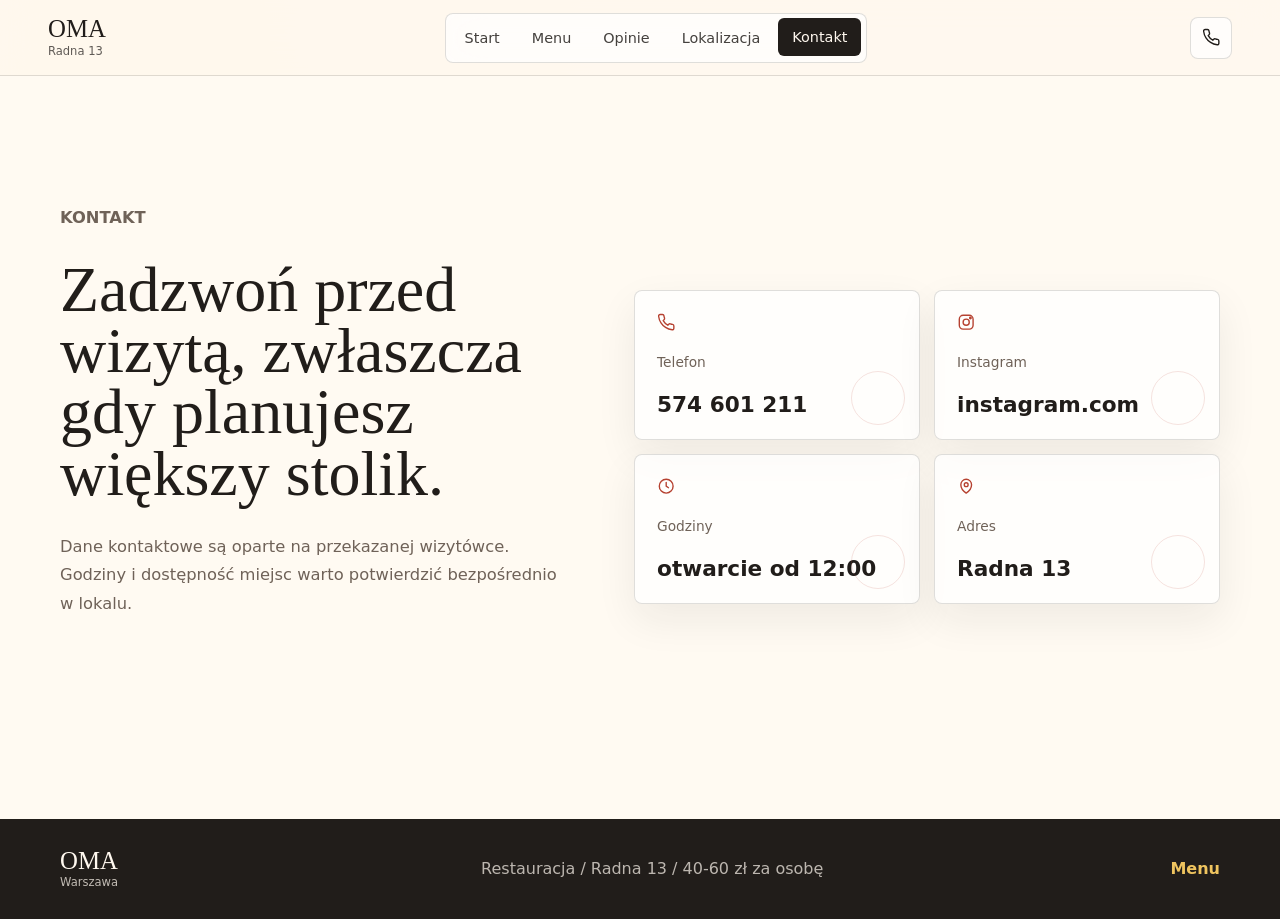
==== kontakt.html @ 9b855a95 "Add files via upload" ====
<!doctype html>
<html lang="pl">
  <head>
    <meta charset="utf-8" />
    <meta name="viewport" content="width=device-width, initial-scale=1" />
    <title>Kontakt | OMA Warszawa</title>
    <meta name="description" content="Kontakt do restauracji OMA: telefon, adres, Instagram i godziny." />
    <link rel="preload" href="./assets/interior-3.png" as="image" />
    <link rel="stylesheet" href="./styles.css?v=20260710-home-tiles2" />
  </head>
  <body class="subpage contact-page">
<svg class="icon-sprite" aria-hidden="true" focusable="false">
      <symbol id="icon-utensils" viewBox="0 0 24 24">
        <path d="M4 3v7a4 4 0 0 0 4 4v7" />
        <path d="M8 3v18" />
        <path d="M12 3v7a4 4 0 0 1-4 4" />
        <path d="M18 3v18" />
        <path d="M16 3h4" />
      </symbol>
      <symbol id="icon-star" viewBox="0 0 24 24">
        <path d="m12 3 2.8 5.7 6.2.9-4.5 4.4 1.1 6.2-5.6-3-5.6 3 1.1-6.2L3 9.6l6.2-.9L12 3Z" />
      </symbol>
      <symbol id="icon-map" viewBox="0 0 24 24">
        <path d="M12 21s7-4.8 7-11a7 7 0 1 0-14 0c0 6.2 7 11 7 11Z" />
        <circle cx="12" cy="10" r="2.5" />
      </symbol>
      <symbol id="icon-phone" viewBox="0 0 24 24">
        <path d="M22 16.9v3a2 2 0 0 1-2.2 2 19.8 19.8 0 0 1-8.6-3.1 19.5 19.5 0 0 1-6-6A19.8 19.8 0 0 1 2.1 4.2 2 2 0 0 1 4.1 2h3a2 2 0 0 1 2 1.7c.1 1 .4 2 .7 2.9a2 2 0 0 1-.5 2.1L8.1 9.9a16 16 0 0 0 6 6l1.2-1.2a2 2 0 0 1 2.1-.5c.9.3 1.9.6 2.9.7A2 2 0 0 1 22 16.9Z" />
      </symbol>
      <symbol id="icon-clock" viewBox="0 0 24 24">
        <circle cx="12" cy="12" r="9" />
        <path d="M12 7v5l3 2" />
      </symbol>
      <symbol id="icon-arrow" viewBox="0 0 24 24">
        <path d="M7 17 17 7" />
        <path d="M8 7h9v9" />
      </symbol>
      <symbol id="icon-menu" viewBox="0 0 24 24">
        <path d="M4 7h16" />
        <path d="M4 12h16" />
        <path d="M4 17h16" />
      </symbol>
      <symbol id="icon-x" viewBox="0 0 24 24">
        <path d="M18 6 6 18" />
        <path d="m6 6 12 12" />
      </symbol>
      <symbol id="icon-soup" viewBox="0 0 24 24">
        <path d="M5 11h14v1a7 7 0 0 1-14 0v-1Z" />
        <path d="M7 19h10" />
        <path d="M9 3c-1 1-1 2 0 3s1 2 0 3" />
        <path d="M13 3c-1 1-1 2 0 3s1 2 0 3" />
      </symbol>
      <symbol id="icon-cake" viewBox="0 0 24 24">
        <path d="M4 11h16v8H4z" />
        <path d="M4 15c2 1.5 4 1.5 6 0s4-1.5 6 0 3 1.5 4 .7" />
        <path d="M8 11V8" />
        <path d="M12 11V8" />
        <path d="M16 11V8" />
        <path d="M8 5v1" />
        <path d="M12 5v1" />
        <path d="M16 5v1" />
      </symbol>
      <symbol id="icon-share" viewBox="0 0 24 24">
        <circle cx="18" cy="5" r="3" />
        <circle cx="6" cy="12" r="3" />
        <circle cx="18" cy="19" r="3" />
        <path d="m8.6 10.6 6.8-4.2" />
        <path d="m8.6 13.4 6.8 4.2" />
      </symbol>
      <symbol id="icon-instagram" viewBox="0 0 24 24">
        <rect x="3" y="3" width="18" height="18" rx="5" />
        <circle cx="12" cy="12" r="4" />
        <circle cx="17.5" cy="6.5" r="1" />
      </symbol>
      <symbol id="icon-check" viewBox="0 0 24 24">
        <path d="m5 13 4 4L19 7" />
      </symbol>
      <symbol id="icon-quote" viewBox="0 0 24 24">
        <path d="M8 11H5a4 4 0 0 1 4-4v9H5v-1a4 4 0 0 1 3-4Z" />
        <path d="M18 11h-3a4 4 0 0 1 4-4v9h-4v-1a4 4 0 0 1 3-4Z" />
      </symbol>
    </svg>

    <div class="preloader" aria-hidden="true">
      <span>O</span>
      <span>M</span>
      <span>A</span>
    </div>

    <header class="site-header" data-header>
      <a class="brand" href="./index.html" aria-label="OMA - strona startowa">
        <span class="brand-mark">OMA</span>
        <span class="brand-line">Radna 13</span>
      </a>
      <nav class="main-nav" aria-label="Główna nawigacja" data-nav>
        <a href="./index.html">Start</a>
        <a href="./menu.html">Menu</a>
        <a href="./opinie.html">Opinie</a>
        <a href="./lokalizacja.html">Lokalizacja</a>
        <a href="./kontakt.html">Kontakt</a>
      </nav>
      <div class="header-actions">
        <a class="icon-button" href="tel:+48574601211" aria-label="Zadzwoń do OMA">
          <svg><use href="#icon-phone"></use></svg>
        </a>
        <button class="icon-button mobile-toggle" type="button" aria-label="Otwórz menu" data-menu-toggle>
          <svg class="open-icon"><use href="#icon-menu"></use></svg>
          <svg class="close-icon"><use href="#icon-x"></use></svg>
        </button>
      </div>
    </header>

    <main class="page-main">
<section class="contact section-pad section-anchor" id="kontakt">
        <div class="section-shell contact-grid">
          <div class="section-heading reveal">
            <p class="eyebrow">Kontakt</p>
            <h2>Zadzwoń przed wizytą, zwłaszcza gdy planujesz większy stolik.</h2>
            <p>
              Dane kontaktowe są oparte na przekazanej wizytówce. Godziny i dostępność miejsc
              warto potwierdzić bezpośrednio w lokalu.
            </p>
          </div>

          <div class="contact-cards reveal">
            <a class="contact-card" href="tel:+48574601211">
              <svg><use href="#icon-phone"></use></svg>
              <span>Telefon</span>
              <strong>574 601 211</strong>
            </a>
            <a class="contact-card" href="https://www.instagram.com/" target="_blank" rel="noreferrer">
              <svg><use href="#icon-instagram"></use></svg>
              <span>Instagram</span>
              <strong>instagram.com</strong>
            </a>
            <div class="contact-card">
              <svg><use href="#icon-clock"></use></svg>
              <span>Godziny</span>
              <strong>otwarcie od 12:00</strong>
            </div>
            <div class="contact-card">
              <svg><use href="#icon-map"></use></svg>
              <span>Adres</span>
              <strong>Radna 13</strong>
            </div>
          </div>
        </div>
      </section>
    </main>

    <footer class="site-footer">
      <div class="section-shell footer-inner">
        <a class="brand" href="./index.html" aria-label="OMA - strona startowa">
          <span class="brand-mark">OMA</span>
          <span class="brand-line">Warszawa</span>
        </a>
        <p>Restauracja / Radna 13 / 40-60 zł za osobę</p>
        <a href="./menu.html">Menu</a>
      </div>
    </footer>

    <script src="./script.js?v=20260710-navfix2"></script>
  </body>
</html>
---- styles.css ----
:root {
  --paper: #fff8ef;
  --paper-2: #f3eadf;
  --ink: #211d1a;
  --muted: #6f6258;
  --line: rgba(33, 29, 26, 0.14);
  --tomato: #b64231;
  --tomato-dark: #812c24;
  --herb: #2f6b4f;
  --blue: #245c78;
  --butter: #efc45f;
  --gold: #c99b44;
  --oma-green: #42a982;
  --oma-pink: #c46a9a;
  --white: #ffffff;
  --shadow: 0 24px 70px rgba(33, 29, 26, 0.18);
  --header-h: 76px;
  --radius: 8px;
}

* {
  box-sizing: border-box;
}

html {
  scroll-behavior: smooth;
}

body {
  margin: 0;
  font-family:
    Inter, ui-sans-serif, system-ui, -apple-system, BlinkMacSystemFont, "Segoe UI", sans-serif;
  color: var(--ink);
  background:
    radial-gradient(circle at 12% 14%, rgba(239, 196, 95, 0.18), transparent 28rem),
    linear-gradient(180deg, var(--paper), #fffdf8 38%, #f7efe4 100%);
  overflow-x: hidden;
}

body.nav-open {
  overflow: hidden;
}

img {
  display: block;
  max-width: 100%;
}

a {
  color: inherit;
  text-decoration: none;
}

button,
input,
textarea {
  font: inherit;
}

button {
  cursor: pointer;
}

.icon-sprite {
  position: absolute;
  width: 0;
  height: 0;
  overflow: hidden;
}

svg {
  width: 1.15em;
  height: 1.15em;
  fill: none;
  stroke: currentColor;
  stroke-width: 1.8;
  stroke-linecap: round;
  stroke-linejoin: round;
}

.preloader {
  position: fixed;
  inset: 0;
  z-index: 30;
  display: grid;
  grid-template-columns: repeat(3, auto);
  place-content: center;
  gap: 0.18em;
  color: var(--paper);
  background: var(--ink);
  font-family: Georgia, "Times New Roman", serif;
  font-size: clamp(3rem, 10vw, 8rem);
  transition:
    opacity 0.7s ease,
    visibility 0.7s ease;
}

.preloader span {
  animation: letterRise 0.9s both cubic-bezier(0.2, 0.9, 0.2, 1);
}

.preloader span:nth-child(2) {
  animation-delay: 0.12s;
}

.preloader span:nth-child(3) {
  animation-delay: 0.24s;
}

body.is-loaded .preloader {
  opacity: 0;
  visibility: hidden;
  pointer-events: none;
}

.section-shell {
  width: min(1160px, calc(100% - 40px));
  margin-inline: auto;
}

.section-pad {
  padding: clamp(76px, 11vw, 128px) 0;
}

.section-anchor {
  scroll-margin-top: var(--header-h);
}

.site-header {
  position: fixed;
  top: 0;
  left: 0;
  right: 0;
  z-index: 20;
  height: var(--header-h);
  display: grid;
  grid-template-columns: auto 1fr auto;
  align-items: center;
  gap: 24px;
  padding: 0 clamp(18px, 4vw, 48px);
  color: var(--paper);
  transition:
    color 0.35s ease,
    background 0.35s ease,
    border-color 0.35s ease,
    transform 0.35s ease;
}

.site-header.is-scrolled,
.site-header.nav-active {
  color: var(--ink);
  background: rgba(255, 248, 239, 0.92);
  border-bottom: 1px solid var(--line);
  backdrop-filter: blur(18px);
}

.brand {
  display: inline-grid;
  gap: 2px;
  min-width: 74px;
}

.brand-mark {
  font-family: Georgia, "Times New Roman", serif;
  font-size: 1.55rem;
  line-height: 1;
}

.brand-line {
  font-size: 0.72rem;
  color: currentColor;
  opacity: 0.72;
}

.main-nav {
  justify-self: center;
  display: flex;
  align-items: center;
  gap: 4px;
  padding: 5px;
  border: 1px solid rgba(255, 255, 255, 0.22);
  background: rgba(20, 17, 15, 0.18);
  border-radius: var(--radius);
  backdrop-filter: blur(18px);
}

.site-header.is-scrolled .main-nav,
.site-header.nav-active .main-nav {
  background: rgba(255, 255, 255, 0.62);
  border-color: var(--line);
}

.main-nav a {
  position: relative;
  display: inline-flex;
  min-height: 38px;
  align-items: center;
  padding: 0 14px;
  border-radius: 6px;
  font-size: 0.9rem;
  color: currentColor;
  opacity: 0.84;
  transition:
    opacity 0.25s ease,
    background 0.25s ease,
    transform 0.25s ease;
}

.main-nav a:hover,
.main-nav a.is-active {
  opacity: 1;
  background: rgba(255, 255, 255, 0.18);
  transform: translateY(-1px);
}

.site-header.is-scrolled .main-nav a:hover,
.site-header.is-scrolled .main-nav a.is-active,
.site-header.nav-active .main-nav a:hover,
.site-header.nav-active .main-nav a.is-active {
  background: var(--ink);
  color: var(--paper);
}

.header-actions {
  display: flex;
  align-items: center;
  gap: 10px;
}

.icon-button {
  display: inline-grid;
  width: 42px;
  height: 42px;
  place-items: center;
  color: currentColor;
  border: 1px solid rgba(255, 255, 255, 0.28);
  background: rgba(20, 17, 15, 0.2);
  border-radius: var(--radius);
  transition:
    background 0.25s ease,
    transform 0.25s ease,
    border-color 0.25s ease;
}

.site-header.is-scrolled .icon-button,
.site-header.nav-active .icon-button {
  border-color: var(--line);
  background: rgba(255, 255, 255, 0.7);
}

.icon-button:hover {
  transform: translateY(-2px);
  background: var(--tomato);
  border-color: var(--tomato);
  color: var(--paper);
}

.mobile-toggle {
  display: none;
}

.mobile-toggle .close-icon {
  display: none;
}

.hero {
  position: relative;
  min-height: min(760px, 84svh);
  display: grid;
  align-items: end;
  padding: calc(var(--header-h) + 44px) 0 36px;
  color: var(--paper);
  isolation: isolate;
  overflow: hidden;
}

.hero-media,
.hero-tint {
  position: absolute;
  inset: 0;
  z-index: -2;
}

.hero-media img {
  width: 100%;
  height: 100%;
  object-fit: cover;
  transform: scale(1.06);
  animation: heroDrift 18s ease-in-out infinite alternate;
}

.hero-tint {
  z-index: -1;
  background:
    linear-gradient(90deg, rgba(20, 15, 12, 0.86) 0%, rgba(20, 15, 12, 0.58) 42%, rgba(20, 15, 12, 0.26) 100%),
    linear-gradient(180deg, rgba(20, 15, 12, 0.5), rgba(20, 15, 12, 0.08) 42%, rgba(20, 15, 12, 0.72) 100%);
}

.hero-content {
  width: min(760px, calc(100% - 40px));
  margin-left: max(20px, calc((100vw - 1160px) / 2));
  padding-bottom: clamp(18px, 5vw, 64px);
}

.eyebrow {
  margin: 0 0 14px;
  color: var(--tomato);
  font-size: 0.77rem;
  font-weight: 800;
  letter-spacing: 0;
  text-transform: uppercase;
}

.hero .eyebrow {
  color: var(--butter);
}

h1,
h2,
h3,
p {
  overflow-wrap: anywhere;
}

h1,
h2 {
  margin: 0;
  font-family: Georgia, "Times New Roman", serif;
  font-weight: 500;
  line-height: 0.96;
  letter-spacing: 0;
}

h1 {
  font-size: clamp(5.6rem, 17vw, 12.5rem);
}

h2 {
  max-width: 820px;
  font-size: clamp(2.2rem, 5vw, 4.6rem);
}

h3 {
  margin: 0;
  font-size: 1rem;
  line-height: 1.25;
}

.hero-copy {
  max-width: 680px;
  margin: 18px 0 0;
  color: rgba(255, 248, 239, 0.88);
  font-size: clamp(1.02rem, 2vw, 1.28rem);
  line-height: 1.65;
}

.hero-actions,
.location-actions {
  display: flex;
  flex-wrap: wrap;
  gap: 12px;
  margin-top: 28px;
}

.button {
  position: relative;
  display: inline-flex;
  min-height: 48px;
  align-items: center;
  justify-content: center;
  gap: 10px;
  padding: 0 18px;
  border: 1px solid transparent;
  border-radius: var(--radius);
  font-weight: 800;
  isolation: isolate;
  overflow: hidden;
  transition:
    transform 0.25s ease,
    border-color 0.25s ease,
    background 0.25s ease,
    color 0.25s ease;
}

.button::after {
  content: "";
  position: absolute;
  top: 0;
  bottom: 0;
  left: -40%;
  z-index: -1;
  width: 34%;
  transform: skewX(-16deg);
  background: rgba(255, 255, 255, 0.28);
  opacity: 0;
}

.button:hover {
  transform: translateY(-2px);
}

.button:hover::after {
  opacity: 1;
  animation: shine 0.75s ease;
}

.button.primary {
  color: var(--paper);
  background: var(--tomato);
  border-color: var(--tomato);
}

.button.primary:hover {
  background: var(--tomato-dark);
  border-color: var(--tomato-dark);
}

.button.secondary {
  color: currentColor;
  background: rgba(255, 255, 255, 0.12);
  border-color: rgba(255, 255, 255, 0.35);
}

.location .button.secondary {
  color: var(--ink);
  background: rgba(255, 255, 255, 0.72);
  border-color: var(--line);
}

.hero-stats {
  position: absolute;
  right: max(20px, calc((100vw - 1160px) / 2));
  bottom: 36px;
  display: grid;
  grid-template-columns: repeat(3, minmax(112px, 1fr));
  gap: 1px;
  width: min(470px, calc(100% - 40px));
  overflow: hidden;
  border: 1px solid rgba(255, 255, 255, 0.28);
  border-radius: var(--radius);
  background: rgba(20, 17, 15, 0.36);
  backdrop-filter: blur(18px);
}

.hero-stats article {
  padding: 18px 16px;
  background: rgba(255, 255, 255, 0.08);
}

.stat-value {
  display: block;
  font-family: Georgia, "Times New Roman", serif;
  font-size: clamp(1.8rem, 4vw, 3rem);
  line-height: 1;
  white-space: nowrap;
  overflow-wrap: normal;
}

.stat-label {
  display: block;
  margin-top: 8px;
  color: rgba(255, 248, 239, 0.76);
  font-size: 0.82rem;
}

.stat-rating {
  display: inline-flex;
  align-items: center;
  gap: 9px;
}

.stat-rating svg {
  width: 0.62em;
  height: 0.62em;
  color: var(--butter);
  fill: rgba(239, 196, 95, 0.22);
  stroke-width: 2.15;
  filter: drop-shadow(0 5px 14px rgba(239, 196, 95, 0.28));
}

.overview {
  background: linear-gradient(180deg, #fffdf8 0%, #f8efe5 100%);
}

.overview-grid,
.location-grid,
.contact-grid {
  display: grid;
  grid-template-columns: minmax(0, 1fr) minmax(320px, 0.78fr);
  gap: clamp(32px, 6vw, 76px);
  align-items: center;
}

.intro-copy p:not(.eyebrow),
.section-heading p,
.location-copy p {
  max-width: 660px;
  color: var(--muted);
  font-size: 1.02rem;
  line-height: 1.75;
}

.service-strip {
  display: flex;
  flex-wrap: wrap;
  gap: 10px;
  margin-top: 30px;
}

.service-strip span {
  display: inline-flex;
  align-items: center;
  gap: 8px;
  min-height: 38px;
  padding: 0 12px;
  color: var(--herb);
  border: 1px solid rgba(47, 107, 79, 0.24);
  border-radius: var(--radius);
  background: rgba(255, 255, 255, 0.6);
  font-weight: 750;
  animation: softFloat 4s ease-in-out infinite;
}

.service-strip span:nth-child(2) {
  animation-delay: 0.35s;
}

.service-strip span:nth-child(3) {
  color: var(--blue);
  border-color: rgba(36, 92, 120, 0.24);
  animation-delay: 0.7s;
}

.image-panel {
  position: relative;
  margin: 0;
  overflow: hidden;
  border-radius: var(--radius);
  box-shadow: var(--shadow);
}

.image-panel img {
  width: 100%;
  aspect-ratio: 4 / 5;
  object-fit: cover;
  transition: transform 0.8s cubic-bezier(0.2, 0.8, 0.2, 1);
}

.image-panel:hover img {
  transform: scale(1.045);
}

.image-panel figcaption {
  position: absolute;
  left: 18px;
  right: 18px;
  bottom: 18px;
  display: grid;
  gap: 4px;
  padding: 14px;
  color: var(--paper);
  background: rgba(20, 17, 15, 0.55);
  border: 1px solid rgba(255, 255, 255, 0.2);
  border-radius: var(--radius);
  backdrop-filter: blur(14px);
}

.image-panel figcaption span {
  color: rgba(255, 248, 239, 0.74);
  font-size: 0.82rem;
}

.menu-section {
  background:
    linear-gradient(180deg, #f8efe5, #fffaf2 45%, #eef5ef 100%);
  overflow: hidden;
}

.section-heading {
  display: grid;
  gap: 12px;
  margin-bottom: clamp(34px, 6vw, 56px);
}

.menu-layout {
  display: grid;
  grid-template-columns: minmax(280px, 0.72fr) minmax(0, 1fr);
  gap: clamp(28px, 5vw, 56px);
  align-items: start;
}

.menu-visual {
  position: sticky;
  top: calc(var(--header-h) + 24px);
  min-height: 420px;
  margin: 0;
  overflow: hidden;
  border-radius: var(--radius);
  box-shadow: var(--shadow);
}

.menu-visual img {
  width: 100%;
  height: min(72vh, 620px);
  min-height: 420px;
  object-fit: cover;
  transform: scale(1.02);
  transition: transform 0.75s ease;
}

.menu-visual:hover img {
  transform: scale(1.055);
}

.plate-orbit {
  position: absolute;
  inset: 26px;
  border: 1px solid rgba(255, 255, 255, 0.28);
  border-radius: 50%;
  animation: orbitSpin 18s linear infinite;
  pointer-events: none;
}

.plate-orbit span {
  position: absolute;
  width: 9px;
  height: 9px;
  background: var(--butter);
  border-radius: 50%;
  box-shadow: 0 0 0 6px rgba(239, 196, 95, 0.22);
}

.plate-orbit span:nth-child(1) {
  top: -4px;
  left: 50%;
}

.plate-orbit span:nth-child(2) {
  right: 9%;
  bottom: 18%;
  background: var(--tomato);
}

.plate-orbit span:nth-child(3) {
  left: 11%;
  bottom: 22%;
  background: var(--herb);
}

.segmented {
  display: flex;
  flex-wrap: wrap;
  gap: 8px;
  margin-bottom: 20px;
}

.segmented button {
  display: inline-flex;
  min-height: 42px;
  align-items: center;
  gap: 8px;
  padding: 0 13px;
  color: var(--ink);
  border: 1px solid var(--line);
  border-radius: var(--radius);
  background: rgba(255, 255, 255, 0.7);
  transition:
    transform 0.25s ease,
    background 0.25s ease,
    color 0.25s ease,
    border-color 0.25s ease;
}

.segmented button:hover,
.segmented button.is-active {
  color: var(--paper);
  background: var(--herb);
  border-color: var(--herb);
  transform: translateY(-2px);
}

.menu-list {
  display: grid;
  gap: 12px;
}

.menu-item {
  position: relative;
  display: grid;
  grid-template-columns: minmax(0, 1fr) auto;
  gap: 18px;
  align-items: center;
  min-height: 96px;
  padding: 20px;
  overflow: hidden;
  border: 1px solid var(--line);
  border-radius: var(--radius);
  background: rgba(255, 255, 255, 0.74);
  box-shadow: 0 12px 36px rgba(33, 29, 26, 0.06);
  transition:
    transform 0.28s ease,
    border-color 0.28s ease,
    box-shadow 0.28s ease,
    opacity 0.28s ease;
}

.menu-item::before {
  content: "";
  position: absolute;
  inset: 0 auto 0 0;
  width: 5px;
  transform: scaleY(0);
  transform-origin: bottom;
  background: linear-gradient(180deg, var(--tomato), var(--butter));
  transition: transform 0.28s ease;
}

.menu-item:hover {
  transform: translateY(-3px);
  border-color: rgba(182, 66, 49, 0.28);
  box-shadow: 0 22px 52px rgba(33, 29, 26, 0.12);
}

.menu-item:hover::before {
  transform: scaleY(1);
}

.menu-item p {
  margin: 8px 0 0;
  color: var(--muted);
  line-height: 1.5;
}

.menu-item span {
  display: inline-flex;
  min-width: 68px;
  min-height: 38px;
  align-items: center;
  justify-content: center;
  color: var(--tomato-dark);
  border: 1px solid rgba(182, 66, 49, 0.22);
  border-radius: var(--radius);
  background: rgba(255, 248, 239, 0.86);
  font-weight: 850;
}

.menu-item.is-filtered {
  display: none;
}

.reviews {
  background: var(--ink);
  color: var(--paper);
  overflow: hidden;
}

.reviews .eyebrow {
  color: var(--butter);
}

.reviews .section-heading p {
  color: rgba(255, 248, 239, 0.68);
}

.review-rail {
  width: 100%;
  overflow: hidden;
  mask-image: linear-gradient(90deg, transparent, #000 8%, #000 92%, transparent);
}

.review-track {
  display: flex;
  width: max-content;
  gap: 14px;
  animation: reviewMarquee 28s linear infinite;
}

.review-rail:hover .review-track {
  animation-play-state: paused;
}

.review-card {
  width: min(380px, 84vw);
  min-height: 252px;
  display: grid;
  align-content: start;
  gap: 16px;
  padding: 26px;
  border: 1px solid rgba(255, 255, 255, 0.16);
  border-radius: var(--radius);
  background:
    linear-gradient(135deg, rgba(255, 255, 255, 0.09), rgba(255, 255, 255, 0.03)),
    rgba(255, 255, 255, 0.04);
  transition:
    transform 0.25s ease,
    border-color 0.25s ease,
    background 0.25s ease;
}

.review-card:hover {
  transform: translateY(-4px);
  border-color: rgba(239, 196, 95, 0.38);
  background:
    linear-gradient(135deg, rgba(239, 196, 95, 0.13), rgba(255, 255, 255, 0.04)),
    rgba(255, 255, 255, 0.06);
}

.review-card svg {
  color: var(--butter);
}

.review-card p {
  margin: 0;
  color: rgba(255, 248, 239, 0.84);
  line-height: 1.65;
}

.review-card strong {
  margin-top: 8px;
}

.review-card span {
  color: rgba(255, 248, 239, 0.58);
  font-size: 0.86rem;
}

.location {
  background: linear-gradient(180deg, #eef5ef, #fffaf2);
}

.map-card {
  position: relative;
  min-height: 500px;
  overflow: hidden;
  border: 1px solid rgba(36, 92, 120, 0.2);
  border-radius: var(--radius);
  background:
    linear-gradient(135deg, rgba(36, 92, 120, 0.14), rgba(47, 107, 79, 0.08)),
    #e8f0ed;
  box-shadow: var(--shadow);
}

.map-grid {
  position: absolute;
  inset: -20%;
  background:
    linear-gradient(90deg, rgba(36, 92, 120, 0.16) 1px, transparent 1px),
    linear-gradient(0deg, rgba(36, 92, 120, 0.12) 1px, transparent 1px);
  background-size: 58px 58px;
  transform: rotate(-8deg) scale(1.2);
  animation: mapPan 16s ease-in-out infinite alternate;
}

.route-line {
  position: absolute;
  left: 10%;
  right: 14%;
  top: 58%;
  height: 4px;
  border-radius: 999px;
  background: linear-gradient(90deg, transparent, var(--tomato), var(--butter), var(--herb));
  transform: rotate(-24deg);
  transform-origin: left;
  animation: routePulse 2.4s ease-in-out infinite;
}

.map-pin {
  position: absolute;
  left: 54%;
  top: 38%;
  display: inline-flex;
  align-items: center;
  gap: 8px;
  padding: 12px 14px;
  color: var(--paper);
  background: var(--tomato);
  border-radius: var(--radius);
  box-shadow: 0 18px 40px rgba(129, 44, 36, 0.28);
  animation: pinPulse 2.2s ease-in-out infinite;
}

.map-pin::after {
  content: "";
  position: absolute;
  left: 50%;
  bottom: -14px;
  width: 16px;
  height: 16px;
  transform: translateX(-50%) rotate(45deg);
  background: var(--tomato);
}

.map-pin span {
  position: relative;
  z-index: 1;
  font-weight: 850;
}

.map-label {
  position: absolute;
  padding: 8px 10px;
  color: rgba(33, 29, 26, 0.7);
  border: 1px solid rgba(33, 29, 26, 0.1);
  border-radius: var(--radius);
  background: rgba(255, 255, 255, 0.55);
  backdrop-filter: blur(10px);
  font-size: 0.86rem;
}

.label-one {
  left: 12%;
  top: 18%;
}

.label-two {
  right: 16%;
  top: 24%;
}

.label-three {
  left: 16%;
  bottom: 16%;
  color: var(--blue);
}

.share-status {
  min-height: 1.5em;
  margin-top: 12px;
  color: var(--muted);
}

.contact {
  background: #fffaf2;
}

.contact-grid {
  grid-template-columns: minmax(0, 0.85fr) minmax(320px, 1fr);
}

.contact-cards {
  display: grid;
  grid-template-columns: repeat(2, minmax(0, 1fr));
  gap: 14px;
}

.contact-card {
  position: relative;
  min-height: 150px;
  display: grid;
  align-content: space-between;
  gap: 16px;
  padding: 22px;
  overflow: hidden;
  border: 1px solid var(--line);
  border-radius: var(--radius);
  background: rgba(255, 255, 255, 0.74);
  box-shadow: 0 16px 42px rgba(33, 29, 26, 0.07);
  transition:
    transform 0.25s ease,
    border-color 0.25s ease,
    box-shadow 0.25s ease;
}

.contact-card::after {
  content: "";
  position: absolute;
  right: 14px;
  bottom: 14px;
  width: 52px;
  height: 52px;
  border: 1px solid rgba(182, 66, 49, 0.2);
  border-radius: 50%;
  opacity: 0.72;
  transition:
    transform 0.35s ease,
    border-color 0.35s ease;
}

.contact-card:hover {
  transform: translateY(-4px);
  border-color: rgba(47, 107, 79, 0.28);
  box-shadow: 0 26px 56px rgba(33, 29, 26, 0.12);
}

.contact-card:hover::after {
  transform: scale(1.65);
  border-color: rgba(47, 107, 79, 0.28);
}

.contact-card svg {
  color: var(--tomato);
}

.contact-card span {
  color: var(--muted);
  font-size: 0.86rem;
}

.contact-card strong {
  font-size: clamp(1.04rem, 2vw, 1.35rem);
  overflow-wrap: anywhere;
}

.site-footer {
  padding: 30px 0;
  color: var(--paper);
  background: var(--ink);
}

.footer-inner {
  display: flex;
  align-items: center;
  justify-content: space-between;
  gap: 20px;
}

.footer-inner p {
  margin: 0;
  color: rgba(255, 248, 239, 0.7);
}

.footer-inner a:last-child {
  color: var(--butter);
  font-weight: 800;
}

.reveal {
  opacity: 0;
  transform: translateY(22px);
  transition:
    opacity 0.7s ease,
    transform 0.7s cubic-bezier(0.2, 0.8, 0.2, 1);
}

.reveal.is-visible {
  opacity: 1;
  transform: translateY(0);
}

@keyframes letterRise {
  from {
    opacity: 0;
    transform: translateY(0.42em);
  }
  to {
    opacity: 1;
    transform: translateY(0);
  }
}

@keyframes heroDrift {
  from {
    transform: scale(1.06) translate3d(0, 0, 0);
  }
  to {
    transform: scale(1.12) translate3d(-1.5%, -1%, 0);
  }
}

@keyframes shine {
  from {
    transform: translateX(0) skewX(-16deg);
  }
  to {
    transform: translateX(520%) skewX(-16deg);
  }
}

@keyframes softFloat {
  0%,
  100% {
    transform: translateY(0);
  }
  50% {
    transform: translateY(-5px);
  }
}

@keyframes orbitSpin {
  to {
    transform: rotate(360deg);
  }
}

@keyframes reviewMarquee {
  from {
    transform: translateX(0);
  }
  to {
    transform: translateX(calc(-50% - 7px));
  }
}

@keyframes mapPan {
  from {
    transform: rotate(-8deg) scale(1.2) translate3d(0, 0, 0);
  }
  to {
    transform: rotate(-8deg) scale(1.2) translate3d(-28px, 18px, 0);
  }
}

@keyframes routePulse {
  0%,
  100% {
    opacity: 0.68;
    filter: saturate(1);
  }
  50% {
    opacity: 1;
    filter: saturate(1.4);
  }
}

@keyframes pinPulse {
  0%,
  100% {
    transform: translateY(0);
    box-shadow: 0 18px 40px rgba(129, 44, 36, 0.28);
  }
  50% {
    transform: translateY(-7px);
    box-shadow: 0 30px 58px rgba(129, 44, 36, 0.34);
  }
}


.hero-media img {
  object-position: center center;
}

.image-panel.real-photo img,
.image-panel img[src*="interior"] {
  object-position: center center;
}

.map-card.real-map {
  min-height: 520px;
  background: #dfe8e4;
}

.real-map iframe {
  position: absolute;
  inset: 0;
  width: 100%;
  height: 100%;
  border: 0;
  filter: saturate(0.92) contrast(0.98);
}

.map-overlay {
  position: absolute;
  left: 18px;
  right: 18px;
  bottom: 18px;
  display: grid;
  gap: 4px;
  max-width: 320px;
  padding: 16px;
  color: var(--ink);
  border: 1px solid rgba(33, 29, 26, 0.12);
  border-radius: var(--radius);
  background: rgba(255, 248, 239, 0.92);
  box-shadow: 0 18px 46px rgba(33, 29, 26, 0.18);
  backdrop-filter: blur(14px);
}

.map-overlay span {
  color: var(--tomato);
  font-size: 0.76rem;
  font-weight: 850;
  text-transform: uppercase;
}

.map-overlay strong {
  font-size: 1.05rem;
}

.map-overlay a {
  width: max-content;
  margin-top: 8px;
  color: var(--herb);
  font-weight: 850;
}


.premium-notes {
  display: flex;
  flex-wrap: wrap;
  gap: 10px;
  margin-top: 22px;
}

.premium-notes span,
.premium-tag,
.day-total {
  color: var(--gold);
  font-weight: 900;
  letter-spacing: 0;
  text-transform: uppercase;
}

.premium-notes span {
  display: inline-flex;
  min-height: 34px;
  align-items: center;
  padding: 0 12px;
  border: 1px solid rgba(201, 155, 68, 0.42);
  border-radius: var(--radius);
  background: rgba(20, 17, 15, 0.28);
  box-shadow: inset 0 1px rgba(255, 248, 239, 0.18);
  font-size: 0.78rem;
}

.menu-premium {
  justify-content: center;
  margin-top: 6px;
}

.menu-premium span {
  color: var(--tomato-dark);
  background: rgba(255, 255, 255, 0.72);
  border-color: rgba(201, 155, 68, 0.34);
}

.menu-layout.menu-centered {
  display: block;
  width: min(980px, 100%);
  margin-inline: auto;
}

.menu-centered .menu-content {
  width: 100%;
}

.menu-tabs {
  justify-content: center;
  margin-bottom: 26px;
}

.menu-tabs button.is-active,
.menu-tabs button:hover {
  background: linear-gradient(135deg, var(--oma-green), var(--herb));
  border-color: var(--oma-green);
}

.refined-menu {
  gap: 18px;
}

.menu-centered .menu-item,
.menu-group {
  grid-template-columns: 1fr;
  justify-items: center;
  text-align: center;
}

.menu-group {
  padding: clamp(22px, 4vw, 34px);
  background:
    linear-gradient(135deg, rgba(255, 255, 255, 0.84), rgba(255, 248, 239, 0.92)),
    radial-gradient(circle at 50% 0%, rgba(201, 155, 68, 0.16), transparent 18rem);
}

.menu-group::before {
  width: 100%;
  height: 4px;
  transform: scaleX(0.2);
  transform-origin: center;
  background: linear-gradient(90deg, transparent, var(--gold), var(--oma-pink), transparent);
}

.menu-group:hover::before {
  transform: scaleX(1);
}

.menu-group h3 {
  font-family: Georgia, "Times New Roman", serif;
  font-size: clamp(1.55rem, 3vw, 2.35rem);
  color: var(--ink);
}

.premium-tag {
  margin: 0 0 6px;
  color: var(--gold);
  font-size: 0.74rem;
}

.menu-columns,
.day-menu {
  display: grid;
  grid-template-columns: repeat(2, minmax(0, 1fr));
  gap: 12px;
  width: 100%;
  margin-top: 18px;
}

.menu-columns article,
.day-menu article {
  display: grid;
  gap: 8px;
  align-content: start;
  min-height: 132px;
  padding: 18px;
  border: 1px solid rgba(33, 29, 26, 0.12);
  border-radius: var(--radius);
  background: rgba(255, 255, 255, 0.72);
  box-shadow: 0 12px 28px rgba(33, 29, 26, 0.05);
}

.menu-columns article strong,
.day-menu article strong {
  color: var(--tomato-dark);
  font-size: 1.02rem;
}

.menu-columns article span,
.day-menu article span {
  justify-self: center;
  min-width: 70px;
  padding: 8px 10px;
  color: var(--ink);
  border: 1px solid rgba(201, 155, 68, 0.34);
  border-radius: var(--radius);
  background: rgba(255, 248, 239, 0.95);
  font-weight: 900;
}

.menu-columns article p,
.day-menu article p {
  margin: 0;
  color: var(--muted);
  line-height: 1.55;
}

.compact-menu {
  grid-template-columns: repeat(4, minmax(0, 1fr));
}

.compact-menu article {
  min-height: 116px;
}

.day-total {
  grid-column: 1 / -1;
  margin: 4px 0 0;
  padding: 12px;
  border: 1px solid rgba(201, 155, 68, 0.3);
  border-radius: var(--radius);
  background: rgba(255, 248, 239, 0.82);
}

.review-card.review-note {
  border-color: rgba(201, 155, 68, 0.36);
}

.map-overlay a + a {
  margin-top: 2px;
}

@media (max-width: 920px) {
  .menu-columns,
  .day-menu,
  .compact-menu {
    grid-template-columns: 1fr;
  }

  .premium-notes,
  .menu-tabs {
    justify-content: flex-start;
  }
}

@media (max-width: 620px) {
  .premium-notes {
    display: grid;
  }

  .menu-group {
    padding: 20px 14px;
  }

  .menu-columns article,
  .day-menu article {
    min-height: 0;
  }
}

@media (max-width: 920px) {
  :root {
    --header-h: 68px;
  }

  .site-header {
    gap: 14px;
  }

  .mobile-toggle {
    display: inline-grid;
  }

  .site-header.nav-active .mobile-toggle .open-icon {
    display: none;
  }

  .site-header.nav-active .mobile-toggle .close-icon {
    display: block;
  }

  .main-nav {
    position: fixed;
    top: var(--header-h);
    left: 14px;
    right: 14px;
    display: grid;
    gap: 8px;
    padding: 14px;
    color: var(--ink);
    background: rgba(255, 248, 239, 0.96);
    border-color: var(--line);
    transform: translateY(-14px);
    opacity: 0;
    pointer-events: none;
    transition:
      opacity 0.25s ease,
      transform 0.25s ease;
  }

  .site-header.nav-active .main-nav {
    opacity: 1;
    transform: translateY(0);
    pointer-events: auto;
  }

  .main-nav a {
    min-height: 46px;
    justify-content: center;
    color: var(--ink);
    background: rgba(255, 255, 255, 0.66);
  }

  .hero {
    min-height: 82svh;
    padding-bottom: 188px;
  }

  .hero-content {
    margin-inline: 20px;
    width: auto;
  }

  .hero-stats {
    left: 20px;
    right: 20px;
    bottom: 28px;
    width: auto;
  }

  .overview-grid,
  .menu-layout,
  .location-grid,
  .contact-grid {
    grid-template-columns: 1fr;
  }

  .menu-visual {
    position: relative;
    top: auto;
    min-height: 340px;
  }

  .menu-visual img {
    height: 420px;
    min-height: 340px;
  }

  .contact-cards {
    grid-template-columns: 1fr;
  }

  .footer-inner {
    align-items: flex-start;
    flex-direction: column;
  }
}

@media (max-width: 620px) {
  .section-shell {
    width: min(100% - 28px, 1160px);
  }

  .hero {
    min-height: 84svh;
    padding-top: calc(var(--header-h) + 34px);
  }

  h1 {
    font-size: clamp(4.2rem, 25vw, 6.4rem);
  }

  h2 {
    font-size: clamp(2rem, 12vw, 3.1rem);
  }

  .hero-actions,
  .location-actions {
    display: grid;
  }

  .hero-stats {
    grid-template-columns: 1fr 1fr 1fr;
  }

  .hero-stats article {
    padding: 14px 10px;
  }

  .stat-value {
    font-size: 1.62rem;
  }

  .stat-label {
    font-size: 0.74rem;
  }

  .menu-item {
    grid-template-columns: 1fr;
    min-height: 0;
  }

  .menu-item span {
    justify-self: start;
  }

  .map-card {
    min-height: 380px;
  }

  .map-pin {
    left: 42%;
  }
}

body.subpage .site-header {
  color: var(--ink);
  background: rgba(255, 248, 239, 0.94);
  border-bottom: 1px solid var(--line);
  backdrop-filter: blur(18px);
}

body.subpage .main-nav {
  background: rgba(255, 255, 255, 0.72);
  border-color: var(--line);
}

body.subpage .icon-button {
  border-color: var(--line);
  background: rgba(255, 255, 255, 0.76);
}

body.subpage .main-nav a:hover,
body.subpage .main-nav a.is-active {
  color: var(--paper);
  background: var(--ink);
}

.page-main {
  padding-top: var(--header-h);
  animation: pageEnter 0.55s ease both;
}

body.is-navigating {
  opacity: 0.34;
  transform: translateY(-8px);
  transition:
    opacity 0.18s ease,
    transform 0.18s ease;
}

.hero-gateway {
  display: grid;
  grid-template-columns: repeat(3, minmax(0, 1fr));
  gap: 12px;
  max-width: 840px;
  margin-top: 30px;
}

.gateway-card {
  position: relative;
  display: grid;
  gap: 8px;
  min-height: 132px;
  padding: 18px;
  overflow: hidden;
  color: var(--paper);
  border: 1px solid rgba(255, 255, 255, 0.24);
  border-radius: var(--radius);
  background:
    linear-gradient(135deg, rgba(255, 255, 255, 0.14), rgba(255, 255, 255, 0.045)),
    rgba(20, 17, 15, 0.34);
  box-shadow: 0 18px 48px rgba(0, 0, 0, 0.18);
  backdrop-filter: blur(18px);
  isolation: isolate;
  animation: gatewayIn 0.72s both cubic-bezier(0.2, 0.9, 0.2, 1);
  transition:
    transform 0.3s ease,
    border-color 0.3s ease,
    background 0.3s ease,
    box-shadow 0.3s ease;
}

.gateway-card:nth-child(2) {
  animation-delay: 0.08s;
}

.gateway-card:nth-child(3) {
  animation-delay: 0.16s;
}

.gateway-card::before {
  content: "";
  position: absolute;
  inset: 0;
  z-index: -1;
  background: linear-gradient(120deg, transparent 0%, rgba(239, 196, 95, 0.22) 48%, transparent 100%);
  transform: translateX(-120%);
}

.gateway-card:hover {
  transform: translateY(-5px);
  border-color: rgba(239, 196, 95, 0.58);
  background:
    linear-gradient(135deg, rgba(201, 155, 68, 0.2), rgba(255, 255, 255, 0.08)),
    rgba(20, 17, 15, 0.46);
  box-shadow: 0 26px 64px rgba(0, 0, 0, 0.24);
}

.gateway-card:hover::before {
  animation: gatewayShine 0.9s ease;
}

.gateway-card span {
  color: var(--gold);
  font-size: 0.74rem;
  font-weight: 950;
  letter-spacing: 0;
}

.gateway-card strong {
  font-family: Georgia, "Times New Roman", serif;
  font-size: clamp(1.25rem, 2vw, 1.65rem);
  line-height: 1;
}

.gateway-card p {
  margin: 0;
  color: rgba(255, 248, 239, 0.78);
  font-size: 0.9rem;
  line-height: 1.48;
}

@keyframes pageEnter {
  from {
    opacity: 0;
    transform: translateY(14px);
  }
  to {
    opacity: 1;
    transform: translateY(0);
  }
}

@keyframes gatewayIn {
  from {
    opacity: 0;
    transform: translateY(18px) scale(0.97);
  }
  to {
    opacity: 1;
    transform: translateY(0) scale(1);
  }
}

@keyframes gatewayShine {
  from {
    transform: translateX(-120%);
  }
  to {
    transform: translateX(120%);
  }
}

@media (max-width: 920px) {
  .hero-gateway {
    grid-template-columns: 1fr;
    max-width: 560px;
  }

  .gateway-card {
    min-height: 104px;
  }
}

@media (max-width: 620px) {
  .page-main {
    padding-top: calc(var(--header-h) + 8px);
  }

  .hero-gateway {
    margin-top: 22px;
  }
}

@media (max-width: 920px) {
  :root {
    --header-h: 118px;
  }

  .site-header,
  body.subpage .site-header {
    grid-template-columns: auto auto;
    grid-template-areas:
      "brand actions"
      "nav nav";
    height: auto;
    min-height: var(--header-h);
    gap: 8px 12px;
    padding: 10px 14px 12px;
    color: var(--ink);
    background: rgba(255, 248, 239, 0.94);
    border-bottom: 1px solid var(--line);
    backdrop-filter: blur(18px);
  }

  .brand {
    grid-area: brand;
  }

  .header-actions {
    grid-area: actions;
    justify-self: end;
  }

  .main-nav,
  body.subpage .main-nav {
    grid-area: nav;
    position: static;
    display: flex;
    justify-self: stretch;
    width: 100%;
    gap: 4px;
    padding: 5px;
    overflow-x: auto;
    color: var(--ink);
    background: rgba(255, 255, 255, 0.72);
    border-color: var(--line);
    opacity: 1;
    transform: none;
    pointer-events: auto;
    scrollbar-width: none;
  }

  .main-nav::-webkit-scrollbar {
    display: none;
  }

  .main-nav a {
    flex: 0 0 auto;
    min-height: 38px;
    justify-content: center;
    color: var(--ink);
    background: rgba(255, 255, 255, 0.62);
    white-space: nowrap;
  }

  .main-nav a:hover,
  .main-nav a.is-active,
  body.subpage .main-nav a:hover,
  body.subpage .main-nav a.is-active {
    color: var(--paper);
    background: var(--ink);
  }

  .mobile-toggle {
    display: none;
  }

  .hero {
    min-height: 84svh;
    padding-top: calc(var(--header-h) + 24px);
  }
}

@media (max-width: 620px) {
  :root {
    --header-h: 126px;
  }

  .site-header,
  body.subpage .site-header {
    padding-inline: 12px;
  }

  .main-nav a {
    padding-inline: 12px;
    font-size: 0.86rem;
  }
}
body.menu-page .menu-section {
  position: relative;
  background:
    radial-gradient(ellipse at 18% 12%, rgba(201, 155, 68, 0.12), transparent 22rem),
    radial-gradient(ellipse at 82% 8%, rgba(47, 107, 79, 0.1), transparent 20rem),
    linear-gradient(180deg, rgba(248, 239, 229, 0.97), rgba(255, 250, 242, 0.98) 45%, rgba(238, 245, 239, 0.96) 100%),
    linear-gradient(180deg, #f8efe5, #fffaf2 45%, #eef5ef 100%);
  isolation: isolate;
}

body.menu-page .menu-section::before {
  content: "";
  position: absolute;
  inset: 0;
  z-index: -1;
  background:
    linear-gradient(90deg, rgba(201, 155, 68, 0.055) 1px, transparent 1px),
    linear-gradient(rgba(47, 107, 79, 0.04) 1px, transparent 1px),
    linear-gradient(135deg, transparent 0 48%, rgba(201, 155, 68, 0.055) 49% 50%, transparent 51% 100%),
    linear-gradient(45deg, transparent 0 48%, rgba(47, 107, 79, 0.04) 49% 50%, transparent 51% 100%);
  background-position: 0 0, 0 0, 0 0, 0 0;
  background-size: 54px 54px, 54px 54px, 144px 144px, 144px 144px;
  opacity: 0.46;
  pointer-events: none;
}

body.menu-page .menu-section::after {
  content: "OMA";
  position: absolute;
  top: clamp(132px, 15vw, 210px);
  right: max(24px, calc((100vw - 1160px) / 2));
  z-index: -1;
  color: rgba(201, 155, 68, 0.08);
  font-family: Georgia, "Times New Roman", serif;
  font-size: clamp(6rem, 16vw, 15rem);
  line-height: 0.8;
  letter-spacing: 0;
  pointer-events: none;
  user-select: none;
}

body.menu-page .menu-section .section-shell {
  position: relative;
  z-index: 1;
}
body.menu-page .menu-section .section-heading,
body.menu-page .menu-content,
body.menu-page .menu-content.reveal,
body.menu-page .menu-list,
body.menu-page .menu-item {
  opacity: 1;
  transform: none;
  visibility: visible;
}

body.menu-page .menu-content {
  animation: none;
}

@keyframes menuReady {
  from {
    opacity: 0;
    transform: translateY(8px);
  }
  to {
    opacity: 1;
    transform: translateY(0);
  }
}

body.home-page .hero-content {
  width: min(780px, calc(100% - 40px));
}

body.home-page .hero-gateway {
  max-width: 790px;
  gap: 14px;
  margin-top: 34px;
}

body.home-page .gateway-card {
  min-height: 156px;
  border-color: rgba(239, 196, 95, 0.5);
  background:
    linear-gradient(135deg, rgba(255, 248, 239, 0.24), rgba(20, 17, 15, 0.42)),
    rgba(20, 17, 15, 0.58);
  box-shadow:
    0 28px 76px rgba(0, 0, 0, 0.34),
    inset 0 1px rgba(255, 248, 239, 0.18);
}

body.home-page .gateway-card::after {
  content: "";
  position: absolute;
  left: 18px;
  right: 18px;
  bottom: 16px;
  height: 1px;
  background: linear-gradient(90deg, rgba(239, 196, 95, 0.9), transparent);
  opacity: 0.82;
}

body.home-page .gateway-card span {
  width: max-content;
  padding: 4px 8px;
  border: 1px solid rgba(239, 196, 95, 0.46);
  border-radius: 6px;
  background: rgba(20, 17, 15, 0.32);
}

body.home-page .gateway-card strong {
  color: var(--paper);
  text-shadow: 0 8px 24px rgba(0, 0, 0, 0.35);
}

body.home-page .gateway-card p {
  color: rgba(255, 248, 239, 0.86);
}

body.home-page .hero-stats {
  top: calc(var(--header-h) + 118px);
  right: max(24px, calc((100vw - 1160px) / 2));
  bottom: auto;
  grid-template-columns: 1fr;
  width: 190px;
}

body.home-page .hero-stats article {
  padding: 16px 14px;
}

@media (max-width: 1180px) {
  body.home-page .hero {
    align-items: start;
    padding-bottom: 46px;
  }

  body.home-page .hero-stats {
    position: static;
    width: min(790px, calc(100% - 40px));
    margin: 22px 20px 0;
    grid-template-columns: repeat(3, minmax(0, 1fr));
  }
}

@media (max-width: 920px) {
  body.home-page .hero {
    padding-bottom: 44px;
  }

  body.home-page .hero-stats {
    left: auto;
    right: auto;
    bottom: auto;
    width: min(560px, calc(100% - 40px));
    grid-template-columns: repeat(3, minmax(0, 1fr));
  }

  body.home-page .hero-gateway {
    max-width: 560px;
  }
}

@media (max-width: 620px) {
  body.home-page .hero-stats {
    margin-top: 18px;
  }

  body.home-page .gateway-card {
    min-height: 112px;
  }
}

@media (min-width: 720px) and (max-width: 920px) {
  body.home-page .hero-gateway {
    grid-template-columns: repeat(3, minmax(0, 1fr));
    max-width: min(790px, calc(100% - 40px));
  }

  body.home-page .gateway-card {
    min-height: 144px;
    padding: 16px;
  }

  body.home-page .gateway-card p {
    font-size: 0.82rem;
    line-height: 1.4;
  }

  body.home-page .hero-stats {
    width: min(790px, calc(100% - 40px));
  }
}
@media (prefers-reduced-motion: reduce) {
  *,
  *::before,
  *::after {
    animation-duration: 0.001ms !important;
    animation-iteration-count: 1 !important;
    scroll-behavior: auto !important;
    transition-duration: 0.001ms !important;
  }

  .reveal {
    opacity: 1;
    transform: none;
  }
}
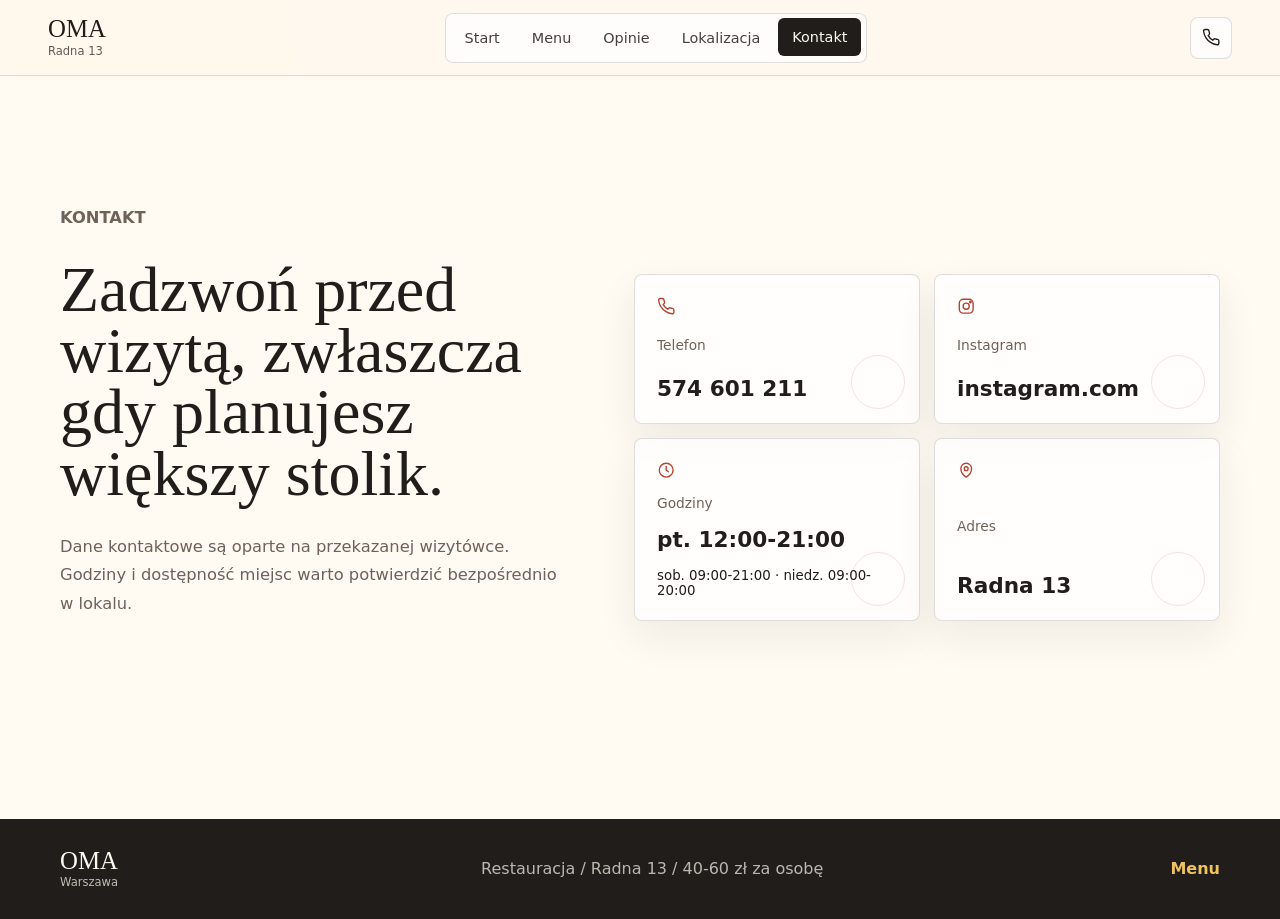
==== commit ee7a3c15: "Add files via upload" ====
--- a/kontakt.html
+++ b/kontakt.html
@@ -6,7 +6,7 @@
     <title>Kontakt | OMA Warszawa</title>
     <meta name="description" content="Kontakt do restauracji OMA: telefon, adres, Instagram i godziny." />
     <link rel="preload" href="./assets/interior-3.png" as="image" />
-    <link rel="stylesheet" href="./styles.css?v=20260710-home-tiles2" />
+    <link rel="stylesheet" href="./styles.css?v=20260710-premium-upgrade" />
   </head>
   <body class="subpage contact-page">
 <svg class="icon-sprite" aria-hidden="true" focusable="false">
@@ -136,7 +136,7 @@
             <div class="contact-card">
               <svg><use href="#icon-clock"></use></svg>
               <span>Godziny</span>
-              <strong>otwarcie od 12:00</strong>
+              <strong>pt. 12:00-21:00</strong><small>sob. 09:00-21:00 · niedz. 09:00-20:00</small>
             </div>
             <div class="contact-card">
               <svg><use href="#icon-map"></use></svg>
@@ -159,6 +159,6 @@
       </div>
     </footer>
 
-    <script src="./script.js?v=20260710-navfix2"></script>
+    <script src="./script.js?v=20260710-premium-upgrade"></script>
   </body>
 </html>
--- a/styles.css
+++ b/styles.css
@@ -1999,6 +1999,277 @@
     width: min(790px, calc(100% - 40px));
   }
 }
+
+/* Premium polish: home fade, today card, sticky menu tabs, vertical reviews. */
+body.home-page .hero::after {
+  content: "";
+  position: absolute;
+  left: 0;
+  right: 0;
+  bottom: -1px;
+  z-index: -1;
+  height: clamp(120px, 18vw, 230px);
+  background:
+    linear-gradient(180deg, rgba(255, 253, 248, 0) 0%, rgba(255, 253, 248, 0.62) 58%, #fffdf8 100%);
+  pointer-events: none;
+}
+
+.today-section {
+  position: relative;
+  margin-top: -1px;
+  background: linear-gradient(180deg, #fffdf8 0%, #f8efe5 100%);
+}
+
+.today-section::before {
+  content: "";
+  position: absolute;
+  inset: 0;
+  background:
+    linear-gradient(90deg, rgba(47, 107, 79, 0.08), transparent 36%, rgba(201, 155, 68, 0.1)),
+    repeating-linear-gradient(135deg, rgba(33, 29, 26, 0.035) 0 1px, transparent 1px 18px);
+  opacity: 0.48;
+  pointer-events: none;
+}
+
+.today-grid {
+  position: relative;
+  display: grid;
+  grid-template-columns: minmax(0, 1fr) minmax(320px, 0.72fr);
+  gap: clamp(24px, 5vw, 64px);
+  align-items: stretch;
+}
+
+.today-copy h2 {
+  max-width: 780px;
+}
+
+.today-copy p:not(.eyebrow) {
+  max-width: 660px;
+  color: var(--muted);
+  line-height: 1.75;
+}
+
+.today-actions {
+  display: flex;
+  flex-wrap: wrap;
+  gap: 12px;
+  margin-top: 26px;
+}
+
+.today-card {
+  position: relative;
+  display: grid;
+  align-content: start;
+  gap: 16px;
+  overflow: hidden;
+  padding: clamp(24px, 4vw, 34px);
+  color: var(--paper);
+  border: 1px solid rgba(239, 196, 95, 0.34);
+  border-radius: var(--radius);
+  background:
+    linear-gradient(145deg, rgba(33, 29, 26, 0.94), rgba(70, 48, 36, 0.84)),
+    var(--ink);
+  box-shadow: 0 30px 80px rgba(33, 29, 26, 0.22);
+}
+
+.today-card::before {
+  content: "";
+  position: absolute;
+  inset: 0;
+  background: radial-gradient(circle at 88% 6%, rgba(239, 196, 95, 0.28), transparent 15rem);
+  pointer-events: none;
+}
+
+.today-kicker {
+  width: max-content;
+  padding: 6px 10px;
+  color: var(--butter);
+  border: 1px solid rgba(239, 196, 95, 0.36);
+  border-radius: 6px;
+  background: rgba(255, 248, 239, 0.08);
+  font-size: 0.78rem;
+  font-weight: 900;
+  text-transform: uppercase;
+}
+
+.today-card strong {
+  position: relative;
+  font-family: Georgia, "Times New Roman", serif;
+  font-size: clamp(1.65rem, 3vw, 2.35rem);
+  line-height: 1.08;
+}
+
+.today-card p {
+  position: relative;
+  margin: 0;
+  color: rgba(255, 248, 239, 0.76);
+  line-height: 1.7;
+}
+
+.today-meta {
+  position: relative;
+  display: grid;
+  gap: 10px;
+  margin: 4px 0 0;
+}
+
+.today-meta div {
+  display: flex;
+  align-items: center;
+  justify-content: space-between;
+  gap: 16px;
+  padding: 12px 0;
+  border-top: 1px solid rgba(255, 248, 239, 0.14);
+}
+
+.today-meta dt,
+.today-meta dd {
+  margin: 0;
+}
+
+.today-meta dt {
+  color: rgba(255, 248, 239, 0.56);
+  font-size: 0.82rem;
+}
+
+.today-meta dd {
+  color: var(--paper);
+  font-weight: 850;
+  text-align: right;
+}
+
+body.menu-page .menu-tabs {
+  position: sticky;
+  top: calc(var(--header-h) + 12px);
+  z-index: 24;
+  gap: 8px;
+  max-width: min(980px, calc(100vw - 28px));
+  margin-inline: auto;
+  padding: 10px;
+  border: 1px solid rgba(201, 155, 68, 0.26);
+  border-radius: var(--radius);
+  background: rgba(255, 253, 248, 0.86);
+  box-shadow: 0 18px 50px rgba(33, 29, 26, 0.12);
+  backdrop-filter: blur(18px);
+}
+
+body.menu-page .menu-tabs button {
+  box-shadow: 0 8px 20px rgba(33, 29, 26, 0.06);
+}
+
+body.menu-page .menu-tabs button.is-active {
+  box-shadow: 0 14px 30px rgba(47, 107, 79, 0.18);
+}
+
+.review-stack {
+  width: min(1120px, calc(100% - 28px));
+  margin: 0 auto;
+  overflow: visible;
+  mask-image: none;
+}
+
+.review-stack .review-track {
+  display: grid;
+  grid-template-columns: repeat(2, minmax(0, 1fr));
+  width: 100%;
+  gap: 16px;
+  animation: none;
+}
+
+.review-stack .review-card {
+  width: auto;
+  min-height: 0;
+}
+
+.review-more {
+  color: var(--paper);
+  text-decoration: none;
+  background:
+    linear-gradient(135deg, rgba(239, 196, 95, 0.2), rgba(47, 107, 79, 0.16)),
+    rgba(255, 255, 255, 0.05);
+}
+
+.review-more strong {
+  color: var(--butter);
+  font-size: 1.35rem;
+}
+
+.reveal.is-visible .review-card,
+.reveal.is-visible .menu-group,
+.reveal.is-visible .today-card {
+  animation: premiumLift 0.72s ease both;
+}
+
+@keyframes premiumLift {
+  from {
+    opacity: 0;
+    transform: translateY(18px) scale(0.985);
+  }
+  to {
+    opacity: 1;
+    transform: translateY(0) scale(1);
+  }
+}
+
+@media (max-width: 920px) {
+  .today-grid {
+    grid-template-columns: 1fr;
+  }
+
+  body.menu-page .menu-tabs {
+    top: calc(var(--header-h) + 8px);
+    flex-wrap: nowrap;
+    justify-content: flex-start;
+    overflow-x: auto;
+    overscroll-behavior-x: contain;
+    scroll-snap-type: x proximity;
+    scrollbar-width: none;
+  }
+
+  body.menu-page .menu-tabs::-webkit-scrollbar {
+    display: none;
+  }
+
+  body.menu-page .menu-tabs button {
+    flex: 0 0 auto;
+    scroll-snap-align: start;
+  }
+
+  .review-stack .review-track {
+    grid-template-columns: 1fr;
+  }
+}
+
+@media (max-width: 620px) {
+  .today-actions {
+    display: grid;
+  }
+
+  .today-meta div {
+    align-items: flex-start;
+    flex-direction: column;
+    gap: 4px;
+  }
+
+  .today-meta dd {
+    text-align: left;
+  }
+
+  body.menu-page .menu-tabs {
+    max-width: calc(100vw - 20px);
+    padding: 8px;
+  }
+}
+
+body.menu-page .menu-section,
+body.menu-page .menu-layout {
+  overflow: visible;
+}
+
+body.menu-page .menu-section .section-shell,
+body.menu-page .menu-content {
+  overflow: visible;
+}
 @media (prefers-reduced-motion: reduce) {
   *,
   *::before,
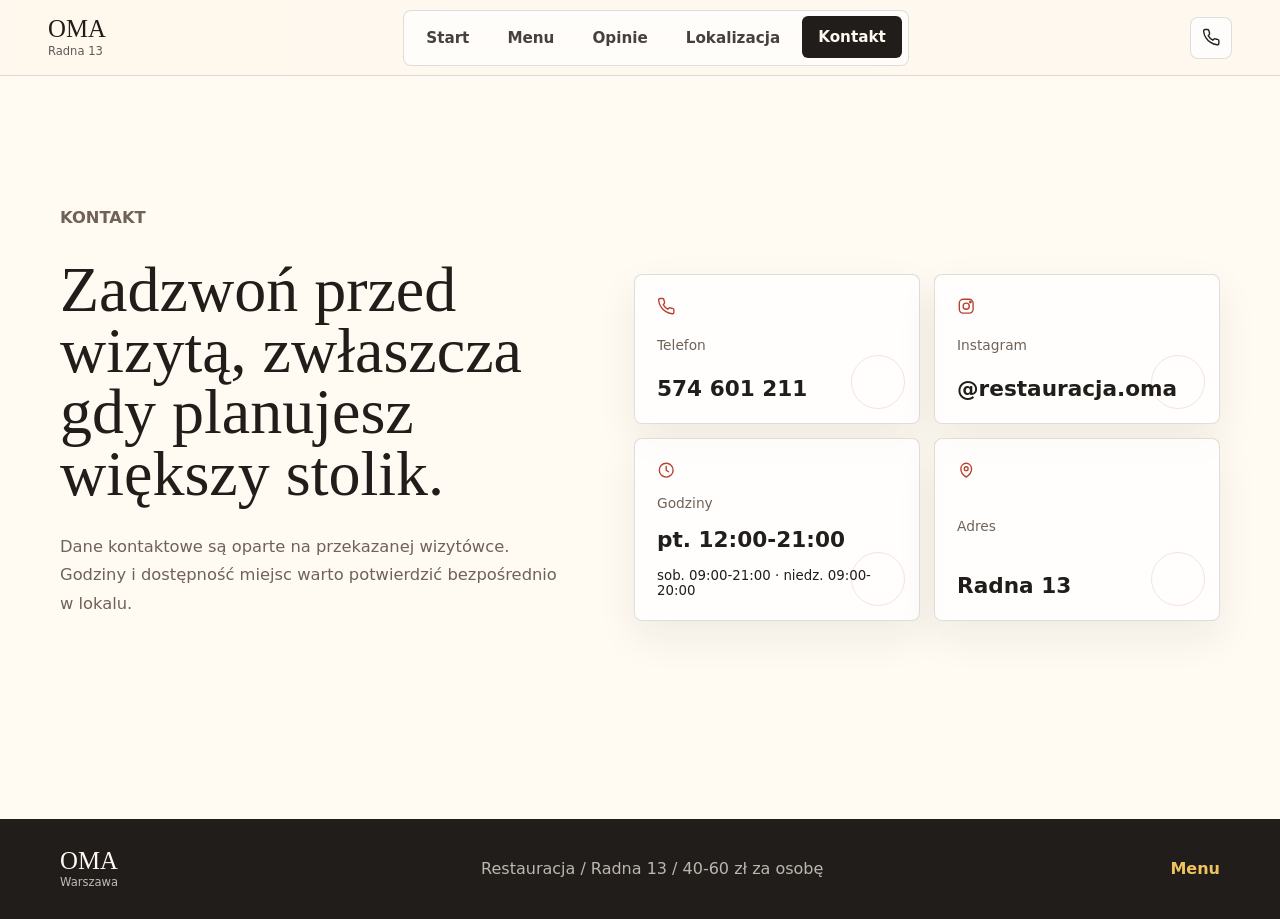
==== commit adccc29b: "Add files via upload" ====
--- a/kontakt.html
+++ b/kontakt.html
@@ -6,7 +6,7 @@
     <title>Kontakt | OMA Warszawa</title>
     <meta name="description" content="Kontakt do restauracji OMA: telefon, adres, Instagram i godziny." />
     <link rel="preload" href="./assets/interior-3.png" as="image" />
-    <link rel="stylesheet" href="./styles.css?v=20260710-premium-upgrade" />
+    <link rel="stylesheet" href="./styles.css?v=20260710-nav-instagram" />
   </head>
   <body class="subpage contact-page">
 <svg class="icon-sprite" aria-hidden="true" focusable="false">
@@ -128,10 +128,10 @@
               <span>Telefon</span>
               <strong>574 601 211</strong>
             </a>
-            <a class="contact-card" href="https://www.instagram.com/" target="_blank" rel="noreferrer">
+            <a class="contact-card" href="https://www.instagram.com/restauracja.oma?igsh=MWxmdjN4bTN3cDZhYg%3D%3D" target="_blank" rel="noreferrer">
               <svg><use href="#icon-instagram"></use></svg>
               <span>Instagram</span>
-              <strong>instagram.com</strong>
+              <strong>@restauracja.oma</strong>
             </a>
             <div class="contact-card">
               <svg><use href="#icon-clock"></use></svg>
@@ -159,6 +159,6 @@
       </div>
     </footer>
 
-    <script src="./script.js?v=20260710-premium-upgrade"></script>
+    <script src="./script.js?v=20260710-nav-instagram"></script>
   </body>
 </html>
--- a/styles.css
+++ b/styles.css
@@ -176,9 +176,9 @@
   justify-self: center;
   display: flex;
   align-items: center;
-  gap: 4px;
-  padding: 5px;
-  border: 1px solid rgba(255, 255, 255, 0.22);
+  gap: 6px;
+  padding: 6px;
+  border: 1px solid rgba(255, 255, 255, 0.28);
   background: rgba(20, 17, 15, 0.18);
   border-radius: var(--radius);
   backdrop-filter: blur(18px);
@@ -193,11 +193,12 @@
 .main-nav a {
   position: relative;
   display: inline-flex;
-  min-height: 38px;
-  align-items: center;
-  padding: 0 14px;
-  border-radius: 6px;
-  font-size: 0.9rem;
+  min-height: 42px;
+  align-items: center;
+  padding: 0 16px;
+  border-radius: 6px;
+  font-size: 0.95rem;
+  font-weight: 760;
   color: currentColor;
   opacity: 0.84;
   transition:
@@ -1748,8 +1749,8 @@
     display: flex;
     justify-self: stretch;
     width: 100%;
-    gap: 4px;
-    padding: 5px;
+    gap: 6px;
+    padding: 6px;
     overflow-x: auto;
     color: var(--ink);
     background: rgba(255, 255, 255, 0.72);
@@ -1766,7 +1767,7 @@
 
   .main-nav a {
     flex: 0 0 auto;
-    min-height: 38px;
+    min-height: 42px;
     justify-content: center;
     color: var(--ink);
     background: rgba(255, 255, 255, 0.62);
@@ -1802,8 +1803,8 @@
   }
 
   .main-nav a {
-    padding-inline: 12px;
-    font-size: 0.86rem;
+    padding-inline: 14px;
+    font-size: 0.92rem;
   }
 }
 body.menu-page .menu-section {
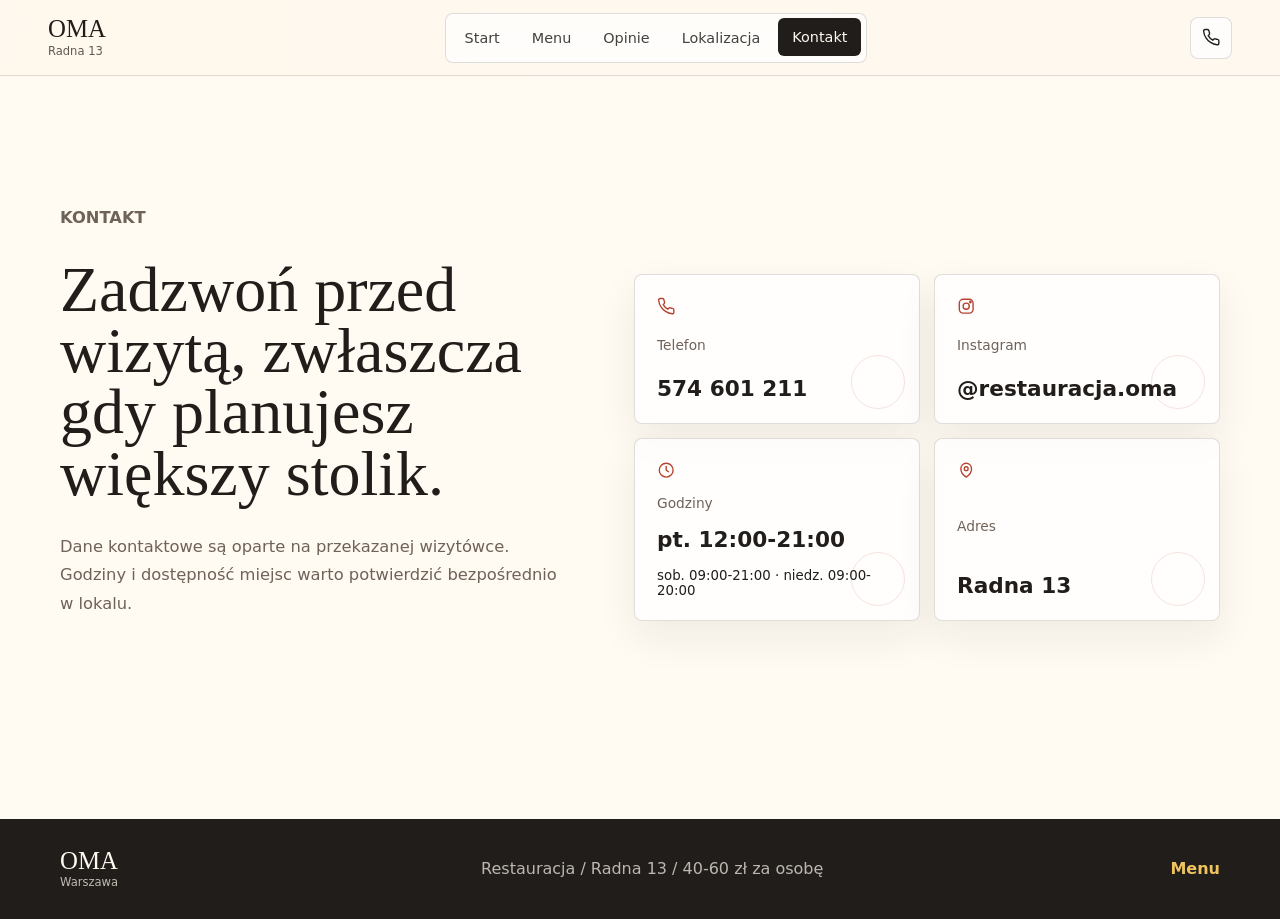
==== commit b5197c08: "Add files via upload" ====
--- a/kontakt.html
+++ b/kontakt.html
@@ -6,7 +6,7 @@
     <title>Kontakt | OMA Warszawa</title>
     <meta name="description" content="Kontakt do restauracji OMA: telefon, adres, Instagram i godziny." />
     <link rel="preload" href="./assets/interior-3.png" as="image" />
-    <link rel="stylesheet" href="./styles.css?v=20260710-nav-instagram" />
+    <link rel="stylesheet" href="./styles.css?v=20260710-nav-small" />
   </head>
   <body class="subpage contact-page">
 <svg class="icon-sprite" aria-hidden="true" focusable="false">
@@ -159,6 +159,6 @@
       </div>
     </footer>
 
-    <script src="./script.js?v=20260710-nav-instagram"></script>
+    <script src="./script.js?v=20260710-nav-small"></script>
   </body>
 </html>
--- a/styles.css
+++ b/styles.css
@@ -176,9 +176,9 @@
   justify-self: center;
   display: flex;
   align-items: center;
-  gap: 6px;
-  padding: 6px;
-  border: 1px solid rgba(255, 255, 255, 0.28);
+  gap: 4px;
+  padding: 5px;
+  border: 1px solid rgba(255, 255, 255, 0.22);
   background: rgba(20, 17, 15, 0.18);
   border-radius: var(--radius);
   backdrop-filter: blur(18px);
@@ -193,12 +193,11 @@
 .main-nav a {
   position: relative;
   display: inline-flex;
-  min-height: 42px;
+  min-height: 38px;
   align-items: center;
-  padding: 0 16px;
+  padding: 0 14px;
   border-radius: 6px;
-  font-size: 0.95rem;
-  font-weight: 760;
+  font-size: 0.9rem;
   color: currentColor;
   opacity: 0.84;
   transition:
@@ -1749,8 +1748,8 @@
     display: flex;
     justify-self: stretch;
     width: 100%;
-    gap: 6px;
-    padding: 6px;
+    gap: 4px;
+    padding: 5px;
     overflow-x: auto;
     color: var(--ink);
     background: rgba(255, 255, 255, 0.72);
@@ -1767,7 +1766,7 @@
 
   .main-nav a {
     flex: 0 0 auto;
-    min-height: 42px;
+    min-height: 38px;
     justify-content: center;
     color: var(--ink);
     background: rgba(255, 255, 255, 0.62);
@@ -1803,8 +1802,8 @@
   }
 
   .main-nav a {
-    padding-inline: 14px;
-    font-size: 0.92rem;
+    padding-inline: 12px;
+    font-size: 0.86rem;
   }
 }
 body.menu-page .menu-section {
